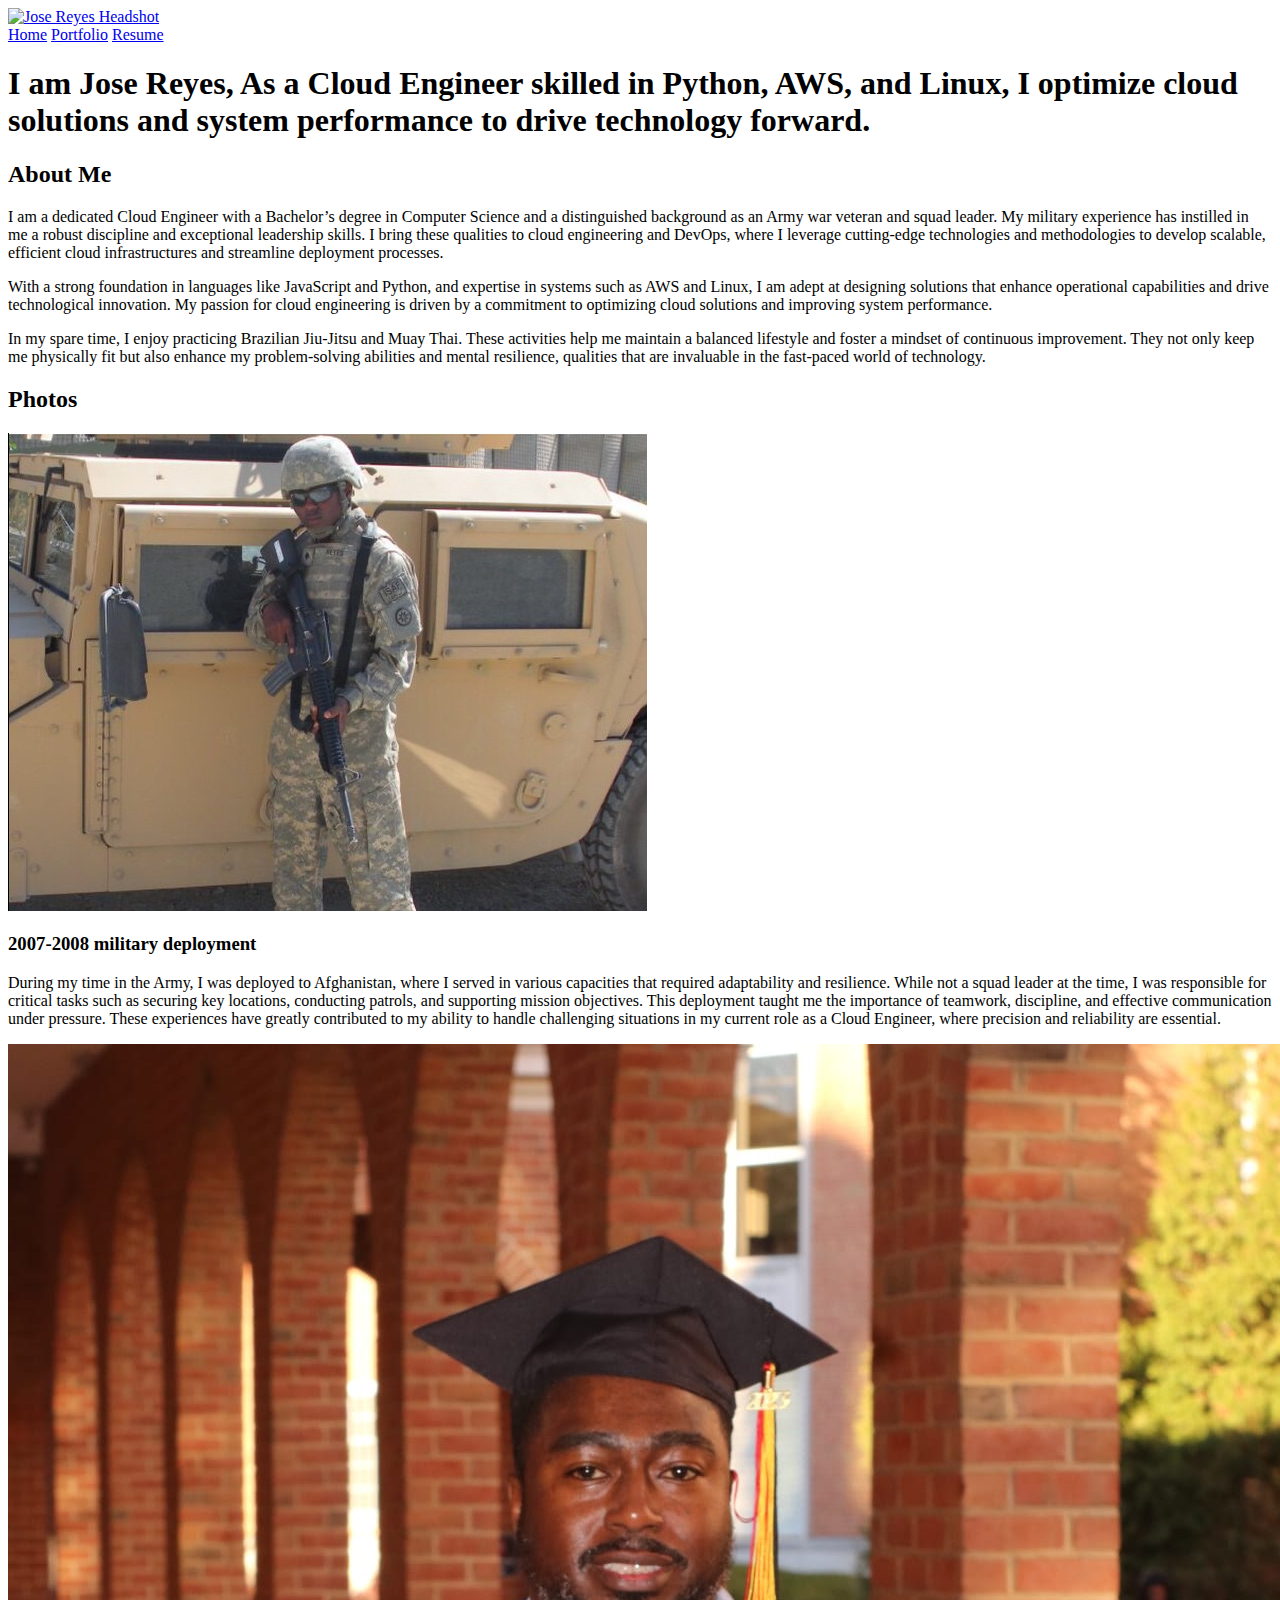
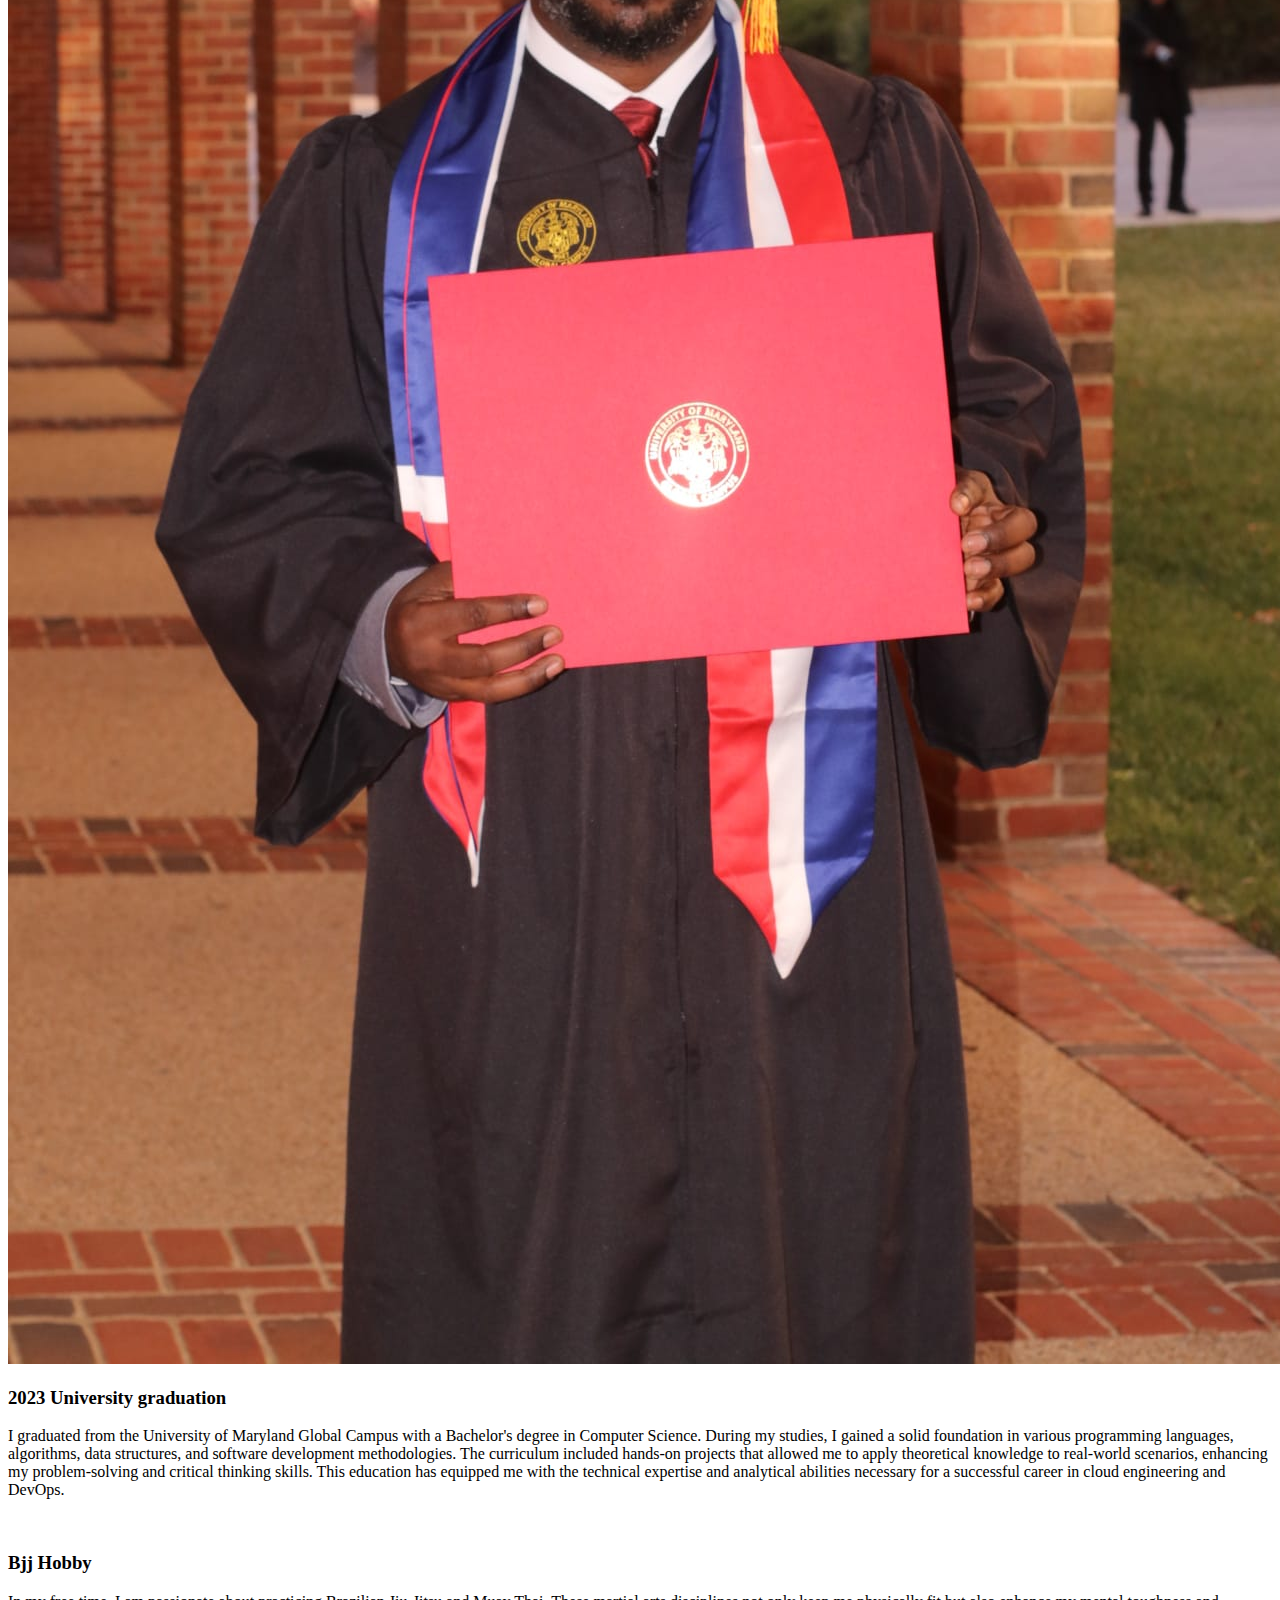
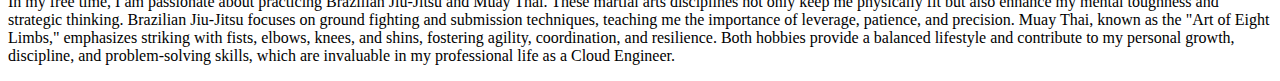
==== Port_Website/aboutme.html @ aeb17687 "finished about me page" ====
<!DOCTYPE HTML>
<html lang="en">
<head>
    <meta charset="utf-8">
    <meta name="viewport" content="width=device-width, initial-scale=1, user-scalable=no">
    <title>Jose Reyes Cloud Resume</title>
    <link rel="stylesheet" href="assets/css/main.css">
</head>
<body class="is-preload">
    <!-- Header -->
    <header id="header">
        <div class="inner">
            <a href="https://www.linkedin.com/in/josereyes31" class="image avatar">
                <img src="images/Headshot.png" alt="Jose Reyes Headshot">
            </a>
            <nav>
                <a href="index.html" class="button">Home</a>
                <a href="aboutme.html" class="button">Portfolio</a>
                <a href="Resume.html" class="button">Resume</a>
            </nav>
            <h1>
                <strong>I am Jose Reyes</strong>, As a Cloud Engineer skilled in Python, AWS, and Linux, I optimize cloud solutions and system performance to drive technology forward.
            </h1>
        </div>
    </header>

    <!-- Main -->
    <div id="main">
        <!-- About Me -->
        <section id="one">
            <header class="major">
                <h2>About Me</h2>
            </header>
            <p>
                I am a dedicated Cloud Engineer with a Bachelor’s degree in Computer Science and a distinguished background as an Army war veteran and squad leader. My military experience has instilled in me a robust discipline and exceptional leadership skills. I bring these qualities to cloud engineering and DevOps, where I leverage cutting-edge technologies and methodologies to develop scalable, efficient cloud infrastructures and streamline deployment processes.
            </p>
            <p>
                With a strong foundation in languages like JavaScript and Python, and expertise in systems such as AWS and Linux, I am adept at designing solutions that enhance operational capabilities and drive technological innovation. My passion for cloud engineering is driven by a commitment to optimizing cloud solutions and improving system performance.
            </p>
            <p>
                In my spare time, I enjoy practicing Brazilian Jiu-Jitsu and Muay Thai. These activities help me maintain a balanced lifestyle and foster a mindset of continuous improvement. They not only keep me physically fit but also enhance my problem-solving abilities and mental resilience, qualities that are invaluable in the fast-paced world of technology.
            </p>
        </section>

        <!-- Portfolio -->
        <section id="two">
            <h2>Photos</h2>
            <div class="row">
                <article class="col-6 col-12-xsmall work-item">
                    <a href="images/aboutme_image/Army1.png" class="image fit thumb">
                    <a href="images/aboutme_image/Army2.png" class="image fit thumb">
                        <img src="images/aboutme_image/Army1.png" alt="2007"/>  
                    </a>
                    <h3>2007-2008 military deployment</h3>
                    <p>
                        During my time in the Army, I was deployed to Afghanistan, where I served in various capacities that required adaptability and resilience. While not a squad leader at the time, I was responsible for critical tasks such as securing key locations, conducting patrols, and supporting mission objectives. This deployment taught me the importance of teamwork, discipline, and effective communication under pressure. These experiences have greatly contributed to my ability to handle challenging situations in my current role as a Cloud Engineer, where precision and reliability are essential.
                    </p>
                </article>
                <article class="col-6 col-12-xsmall work-item">
                    <a href="images/aboutme_image/grad4.jpg" class="image fit thumb">
                    <a href="images/aboutme_image/grad1.jpg" class="image fit thumb">
                    <a href="images/aboutme_image/grad3.jpg" class="image fit thumb">
                    <a href="images/aboutme_image/grad5.jpg" class="image fit thumb">
                    <a href="images/aboutme_image/grad6.jpg" class="image fit thumb">
                    <a href="images/aboutme_image/grad7.jpg" class="image fit thumb">
                    

                        <img src="images/aboutme_image/grad4.jpg" alt=""/>
                    </a>
                    <h3>2023 University graduation</h3>
                    <p>I graduated from the University of Maryland Global Campus with a Bachelor's degree in Computer Science. During my studies, I gained a solid foundation in various programming languages, algorithms, data structures, and software development methodologies. The curriculum included hands-on projects that allowed me to apply theoretical knowledge to real-world scenarios, enhancing my problem-solving and critical thinking skills. This education has equipped me with the technical expertise and analytical abilities necessary for a successful career in cloud engineering and DevOps.</p>
                </article>
                <article class="col-6 col-12-xsmall work-item">
                    <a href="images/aboutme_image/bjj3.jpg" class="image fit thumb">
                    <a href="images/aboutme_image/bjj2.jpg" class="image fit thumb">
                    <a href="images/aboutme_image/bjj1.jpg" class="image fit thumb">
                        <img src="images/aboutme_image/bjj3.jpg" alt="">
                    </a>
                    <h3>Bjj Hobby</h3>
                    <p>In my free time, I am passionate about practicing Brazilian Jiu-Jitsu and Muay Thai. These martial arts disciplines not only keep me physically fit but also enhance my mental toughness and strategic thinking. Brazilian Jiu-Jitsu focuses on ground fighting and submission techniques, teaching me the importance of leverage, patience, and precision. Muay Thai, known as the "Art of Eight Limbs," emphasizes striking with fists, elbows, knees, and shins, fostering agility, coordination, and resilience. Both hobbies provide a balanced lifestyle and contribute to my personal growth, discipline, and problem-solving skills, which are invaluable in my professional life as a Cloud Engineer.</p>
        </section>
    </div>

    <!-- Scripts -->
    <script src="assets/js/jquery.min.js"></script>
    <script src="assets/js/jquery.poptrox.min.js"></script>
    <script src="assets/js/browser.min.js"></script>
    <script src="assets/js/breakpoints.min.js"></script>
    <script src="assets/js/util.js"></script>
    <script src="assets/js/main.js"></script>
    <script src="assets/js/index.js"></script>
</body>
</html>
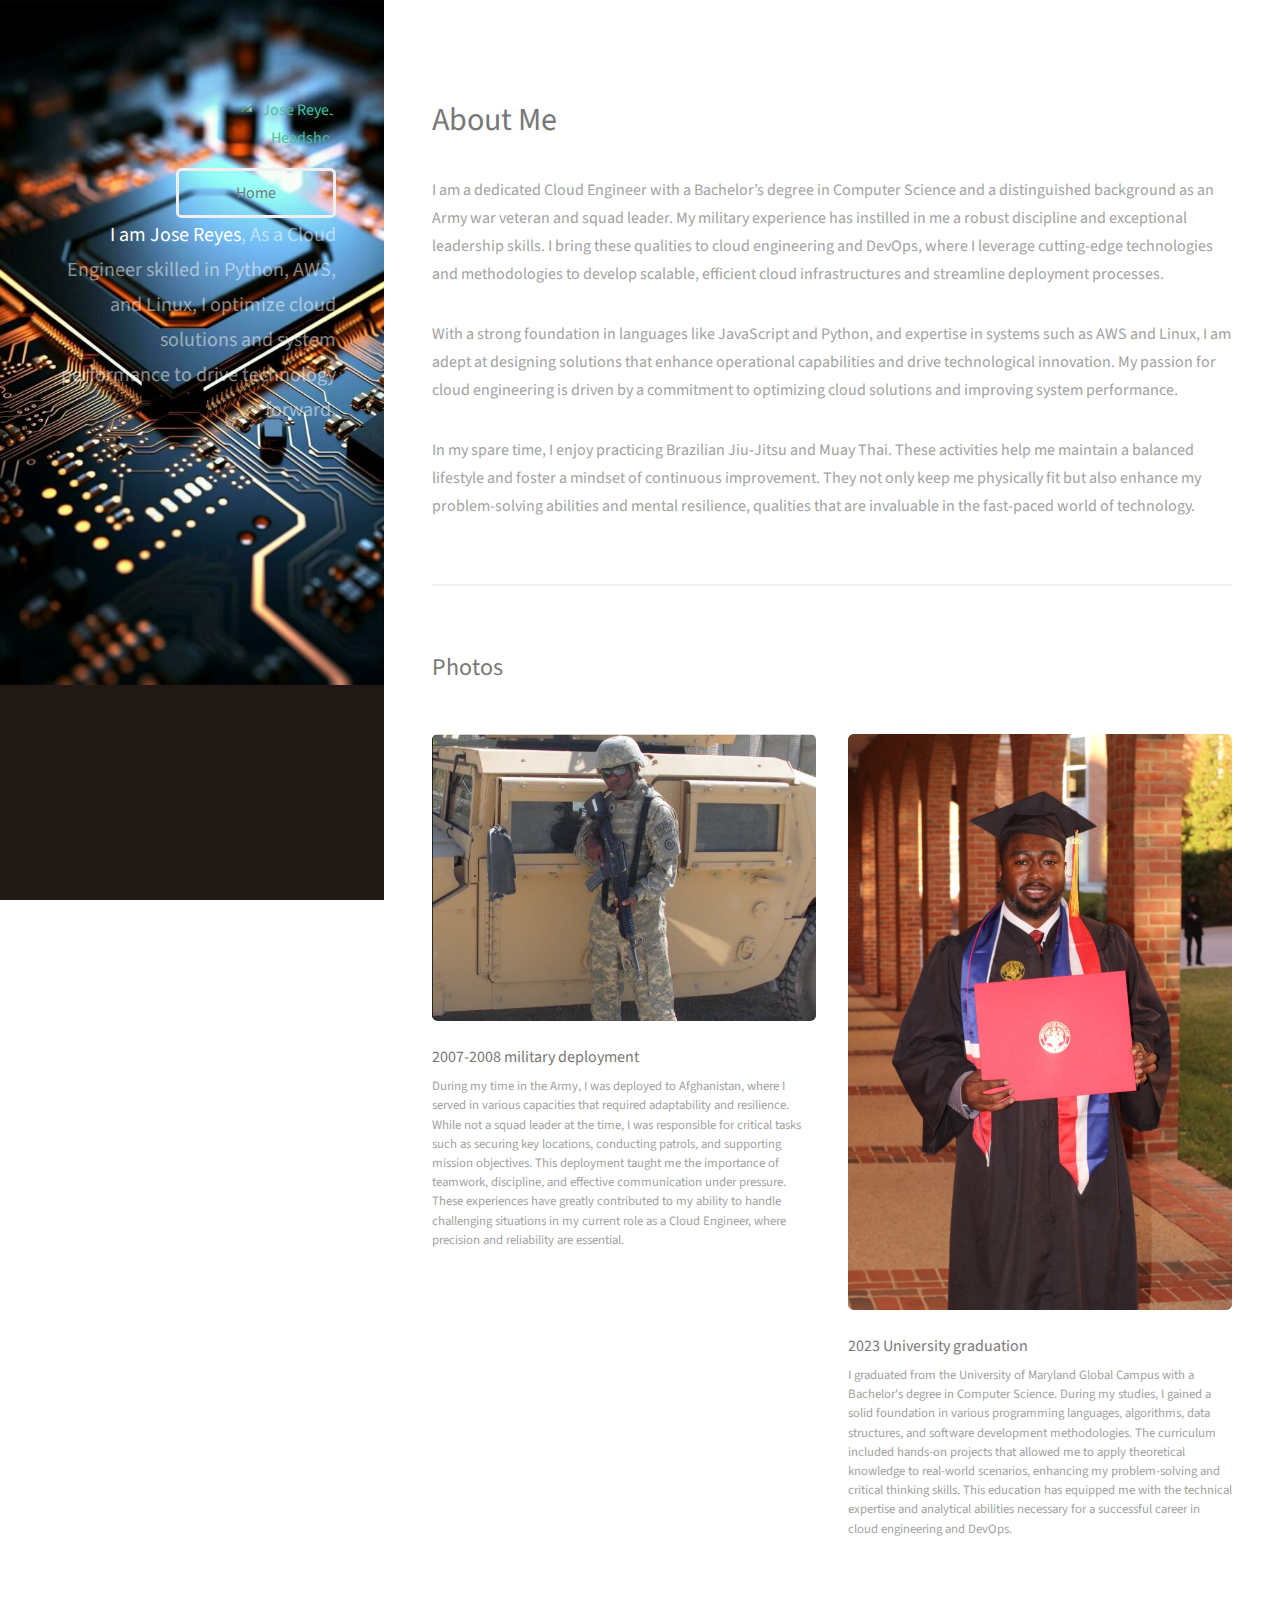
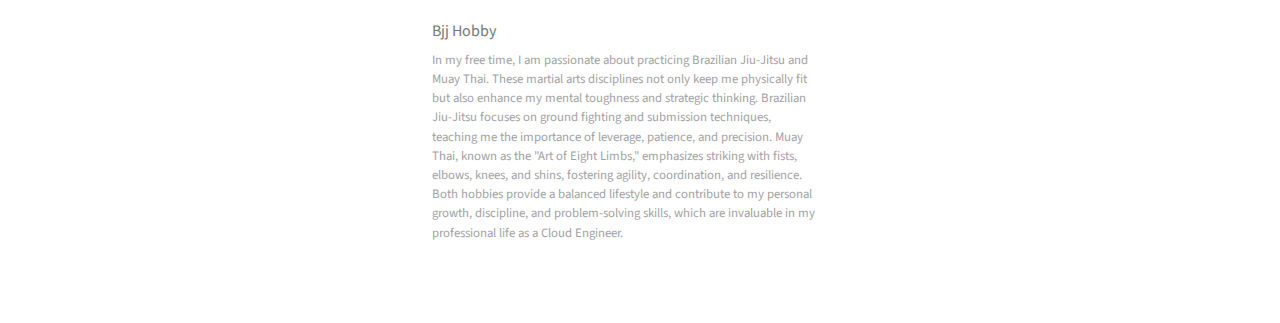
==== commit d917a7d1: "Home button" ====
--- a/Port_Website/aboutme.html
+++ b/Port_Website/aboutme.html
@@ -15,8 +15,7 @@
             </a>
             <nav>
                 <a href="index.html" class="button">Home</a>
-                <a href="aboutme.html" class="button">Portfolio</a>
-                <a href="Resume.html" class="button">Resume</a>
+                
             </nav>
             <h1>
                 <strong>I am Jose Reyes</strong>, As a Cloud Engineer skilled in Python, AWS, and Linux, I optimize cloud solutions and system performance to drive technology forward.
@@ -78,7 +77,8 @@
                     </a>
                     <h3>Bjj Hobby</h3>
                     <p>In my free time, I am passionate about practicing Brazilian Jiu-Jitsu and Muay Thai. These martial arts disciplines not only keep me physically fit but also enhance my mental toughness and strategic thinking. Brazilian Jiu-Jitsu focuses on ground fighting and submission techniques, teaching me the importance of leverage, patience, and precision. Muay Thai, known as the "Art of Eight Limbs," emphasizes striking with fists, elbows, knees, and shins, fostering agility, coordination, and resilience. Both hobbies provide a balanced lifestyle and contribute to my personal growth, discipline, and problem-solving skills, which are invaluable in my professional life as a Cloud Engineer.</p>
-        </section>
+                </article>
+                </section>
     </div>
 
     <!-- Scripts -->
--- a/Port_Website/assets/css/main.css
+++ b/Port_Website/assets/css/main.css
@@ -0,0 +1,3221 @@
+@import url("fontawesome-all.min.css");
+@import url("https://fonts.googleapis.com/css?family=Source+Sans+Pro:400,400italic");
+
+/*
+	Strata by HTML5 UP
+	html5up.net | @ajlkn
+	Free for personal and commercial use under the CCA 3.0 license (html5up.net/license)
+*/
+
+html, body, div, span, applet, object,
+iframe, h1, h2, h3, h4, h5, h6, p, blockquote,
+pre, a, abbr, acronym, address, big, cite,
+code, del, dfn, em, img, ins, kbd, q, s, samp,
+small, strike, strong, sub, sup, tt, var, b,
+u, i, center, dl, dt, dd, ol, ul, li, fieldset,
+form, label, legend, table, caption, tbody,
+tfoot, thead, tr, th, td, article, aside,
+canvas, details, embed, figure, figcaption,
+footer, header, hgroup, menu, nav, output, ruby,
+section, summary, time, mark, audio, video {
+	margin: 0;
+	padding: 0;
+	border: 0;
+	font-size: 100%;
+	font: inherit;
+	vertical-align: baseline;}
+
+article, aside, details, figcaption, figure,
+footer, header, hgroup, menu, nav, section {
+	display: block;}
+
+body {
+	line-height: 1;
+}
+
+ol, ul {
+	list-style: none;
+}
+
+blockquote, q {
+	quotes: none;
+}
+
+	blockquote:before, blockquote:after, q:before, q:after {
+		content: '';
+		content: none;
+	}
+
+table {
+	border-collapse: collapse;
+	border-spacing: 0;
+}
+
+body {
+	-webkit-text-size-adjust: none;
+}
+
+mark {
+	background-color: transparent;
+	color: inherit;
+}
+
+input::-moz-focus-inner {
+	border: 0;
+	padding: 0;
+}
+
+input, select, textarea {
+	-moz-appearance: none;
+	-webkit-appearance: none;
+	-ms-appearance: none;
+	appearance: none;
+}
+
+/* Basic */
+
+	html {
+		box-sizing: border-box;
+	}
+
+	*, *:before, *:after {
+		box-sizing: inherit;
+	}
+
+	body {
+		background: #fff;
+	}
+
+		body.is-preload *, body.is-preload *:before, body.is-preload *:after {
+			-moz-animation: none !important;
+			-webkit-animation: none !important;
+			-ms-animation: none !important;
+			animation: none !important;
+			-moz-transition: none !important;
+			-webkit-transition: none !important;
+			-ms-transition: none !important;
+			transition: none !important;
+		}
+
+	body, input, select, textarea {
+		color: #a2a2a2;
+		font-family: "Source Sans Pro", Helvetica, sans-serif;
+		font-size: 16pt;
+		font-weight: 400;
+		line-height: 1.75em;
+	}
+
+	a {
+		-moz-transition: color 0.2s ease-in-out, border-color 0.2s ease-in-out;
+		-webkit-transition: color 0.2s ease-in-out, border-color 0.2s ease-in-out;
+		-ms-transition: color 0.2s ease-in-out, border-color 0.2s ease-in-out;
+		transition: color 0.2s ease-in-out, border-color 0.2s ease-in-out;
+		border-bottom: dotted 1px;
+		color: #49bf9d;
+		text-decoration: none;
+	}
+
+		a:hover {
+			border-bottom-color: transparent;
+			color: #49bf9d !important;
+			text-decoration: none;
+		}
+
+	strong, b {
+		color: #787878;
+		font-weight: 400;
+	}
+
+	em, i {
+		font-style: italic;
+	}
+
+	p {
+		margin: 0 0 2em 0;
+	}
+
+	h1, h2, h3, h4, h5, h6 {
+		color: #787878;
+		font-weight: 400;
+		line-height: 1em;
+		margin: 0 0 1em 0;
+	}
+
+		h1 a, h2 a, h3 a, h4 a, h5 a, h6 a {
+			color: inherit;
+			text-decoration: none;
+		}
+
+	h1 {
+		font-size: 2em;
+		line-height: 1.5em;
+	}
+
+	h2 {
+		font-size: 1.5em;
+		line-height: 1.5em;
+	}
+
+	h3 {
+		font-size: 1.25em;
+		line-height: 1.5em;
+	}
+
+	h4 {
+		font-size: 1.1em;
+		line-height: 1.5em;
+	}
+
+	h5 {
+		font-size: 0.9em;
+		line-height: 1.5em;
+	}
+
+	h6 {
+		font-size: 0.7em;
+		line-height: 1.5em;
+	}
+
+	sub {
+		font-size: 0.8em;
+		position: relative;
+		top: 0.5em;
+	}
+
+	sup {
+		font-size: 0.8em;
+		position: relative;
+		top: -0.5em;
+	}
+
+	hr {
+		border: 0;
+		border-bottom: solid 2px #efefef;
+		margin: 2em 0;
+	}
+
+		hr.major {
+			margin: 3em 0;
+		}
+
+	blockquote {
+		border-left: solid 6px #efefef;
+		font-style: italic;
+		margin: 0 0 2em 0;
+		padding: 0.5em 0 0.5em 1.5em;
+	}
+
+	code {
+		background: #f7f7f7;
+		border-radius: 0.35em;
+		border: solid 2px #efefef;
+		font-family: "Courier New", monospace;
+		font-size: 0.9em;
+		margin: 0 0.25em;
+		padding: 0.25em 0.65em;
+	}
+
+	pre {
+		-webkit-overflow-scrolling: touch;
+		font-family: "Courier New", monospace;
+		font-size: 0.9em;
+		margin: 0 0 2em 0;
+	}
+
+		pre code {
+			display: block;
+			line-height: 1.75em;
+			padding: 1em 1.5em;
+			overflow-x: auto;
+		}
+
+	.align-left {
+		text-align: left;
+	}
+
+	.align-center {
+		text-align: center;
+	}
+
+	.align-right {
+		text-align: right;
+	}
+
+/* Container */
+
+	.container {
+		margin: 0 auto;
+		max-width: calc(100% - 4em);
+		width: 100%;
+	}
+
+		.container.xsmall {
+			width: 25%;
+		}
+
+		.container.small {
+			width: 50%;
+		}
+
+		.container.medium {
+			width: 75%;
+		}
+
+		.container.large {
+			width: 125%;
+		}
+
+		.container.xlarge {
+			width: 150%;
+		}
+
+		.container.max {
+			width: 100%;
+		}
+
+		@media screen and (max-width: 980px) {
+
+			.container {
+				width: 100% !important;
+				max-width: 100% !important;
+			}
+
+		}
+
+		@media screen and (max-width: 480px) {
+
+			.container {
+				max-width: calc(100% - 3em);
+			}
+
+		}
+
+/* Row */
+
+	.row {
+		display: flex;
+		flex-wrap: wrap;
+		box-sizing: border-box;
+		align-items: stretch;
+	}
+
+		.row > * {
+			box-sizing: border-box;
+		}
+
+		.row.gtr-uniform > * > :last-child {
+			margin-bottom: 0;
+		}
+
+		.row.aln-left {
+			justify-content: flex-start;
+		}
+
+		.row.aln-center {
+			justify-content: center;
+		}
+
+		.row.aln-right {
+			justify-content: flex-end;
+		}
+
+		.row.aln-top {
+			align-items: flex-start;
+		}
+
+		.row.aln-middle {
+			align-items: center;
+		}
+
+		.row.aln-bottom {
+			align-items: flex-end;
+		}
+
+		.row > .imp {
+			order: -1;
+		}
+
+		.row > .col-1 {
+			width: 8.33333%;
+		}
+
+		.row > .off-1 {
+			margin-left: 8.33333%;
+		}
+
+		.row > .col-2 {
+			width: 16.66667%;
+		}
+
+		.row > .off-2 {
+			margin-left: 16.66667%;
+		}
+
+		.row > .col-3 {
+			width: 25%;
+		}
+
+		.row > .off-3 {
+			margin-left: 25%;
+		}
+
+		.row > .col-4 {
+			width: 33.33333%;
+		}
+
+		.row > .off-4 {
+			margin-left: 33.33333%;
+		}
+
+		.row > .col-5 {
+			width: 41.66667%;
+		}
+
+		.row > .off-5 {
+			margin-left: 41.66667%;
+		}
+
+		.row > .col-6 {
+			width: 50%;
+		}
+
+		.row > .off-6 {
+			margin-left: 50%;
+		}
+
+		.row > .col-7 {
+			width: 58.33333%;
+		}
+
+		.row > .off-7 {
+			margin-left: 58.33333%;
+		}
+
+		.row > .col-8 {
+			width: 66.66667%;
+		}
+
+		.row > .off-8 {
+			margin-left: 66.66667%;
+		}
+
+		.row > .col-9 {
+			width: 75%;
+		}
+
+		.row > .off-9 {
+			margin-left: 75%;
+		}
+
+		.row > .col-10 {
+			width: 83.33333%;
+		}
+
+		.row > .off-10 {
+			margin-left: 83.33333%;
+		}
+
+		.row > .col-11 {
+			width: 91.66667%;
+		}
+
+		.row > .off-11 {
+			margin-left: 91.66667%;
+		}
+
+		.row > .col-12 {
+			width: 100%;
+		}
+
+		.row > .off-12 {
+			margin-left: 100%;
+		}
+
+		.row.gtr-0 {
+			margin-top: 0;
+			margin-left: 0em;
+		}
+
+			.row.gtr-0 > * {
+				padding: 0 0 0 0em;
+			}
+
+			.row.gtr-0.gtr-uniform {
+				margin-top: 0em;
+			}
+
+				.row.gtr-0.gtr-uniform > * {
+					padding-top: 0em;
+				}
+
+		.row.gtr-25 {
+			margin-top: 0;
+			margin-left: -0.625em;
+		}
+
+			.row.gtr-25 > * {
+				padding: 0 0 0 0.625em;
+			}
+
+			.row.gtr-25.gtr-uniform {
+				margin-top: -0.625em;
+			}
+
+				.row.gtr-25.gtr-uniform > * {
+					padding-top: 0.625em;
+				}
+
+		.row.gtr-50 {
+			margin-top: 0;
+			margin-left: -1.25em;
+		}
+
+			.row.gtr-50 > * {
+				padding: 0 0 0 1.25em;
+			}
+
+			.row.gtr-50.gtr-uniform {
+				margin-top: -1.25em;
+			}
+
+				.row.gtr-50.gtr-uniform > * {
+					padding-top: 1.25em;
+				}
+
+		.row {
+			margin-top: 0;
+			margin-left: -2.5em;
+		}
+
+			.row > * {
+				padding: 0 0 0 2.5em;
+			}
+
+			.row.gtr-uniform {
+				margin-top: -2.5em;
+			}
+
+				.row.gtr-uniform > * {
+					padding-top: 2.5em;
+				}
+
+		.row.gtr-150 {
+			margin-top: 0;
+			margin-left: -3.75em;
+		}
+
+			.row.gtr-150 > * {
+				padding: 0 0 0 3.75em;
+			}
+
+			.row.gtr-150.gtr-uniform {
+				margin-top: -3.75em;
+			}
+
+				.row.gtr-150.gtr-uniform > * {
+					padding-top: 3.75em;
+				}
+
+		.row.gtr-200 {
+			margin-top: 0;
+			margin-left: -5em;
+		}
+
+			.row.gtr-200 > * {
+				padding: 0 0 0 5em;
+			}
+
+			.row.gtr-200.gtr-uniform {
+				margin-top: -5em;
+			}
+
+				.row.gtr-200.gtr-uniform > * {
+					padding-top: 5em;
+				}
+
+		@media screen and (max-width: 1800px) {
+
+			.row {
+				display: flex;
+				flex-wrap: wrap;
+				box-sizing: border-box;
+				align-items: stretch;
+			}
+
+				.row > * {
+					box-sizing: border-box;
+				}
+
+				.row.gtr-uniform > * > :last-child {
+					margin-bottom: 0;
+				}
+
+				.row.aln-left {
+					justify-content: flex-start;
+				}
+
+				.row.aln-center {
+					justify-content: center;
+				}
+
+				.row.aln-right {
+					justify-content: flex-end;
+				}
+
+				.row.aln-top {
+					align-items: flex-start;
+				}
+
+				.row.aln-middle {
+					align-items: center;
+				}
+
+				.row.aln-bottom {
+					align-items: flex-end;
+				}
+
+				.row > .imp-xlarge {
+					order: -1;
+				}
+
+				.row > .col-1-xlarge {
+					width: 8.33333%;
+				}
+
+				.row > .off-1-xlarge {
+					margin-left: 8.33333%;
+				}
+
+				.row > .col-2-xlarge {
+					width: 16.66667%;
+				}
+
+				.row > .off-2-xlarge {
+					margin-left: 16.66667%;
+				}
+
+				.row > .col-3-xlarge {
+					width: 25%;
+				}
+
+				.row > .off-3-xlarge {
+					margin-left: 25%;
+				}
+
+				.row > .col-4-xlarge {
+					width: 33.33333%;
+				}
+
+				.row > .off-4-xlarge {
+					margin-left: 33.33333%;
+				}
+
+				.row > .col-5-xlarge {
+					width: 41.66667%;
+				}
+
+				.row > .off-5-xlarge {
+					margin-left: 41.66667%;
+				}
+
+				.row > .col-6-xlarge {
+					width: 50%;
+				}
+
+				.row > .off-6-xlarge {
+					margin-left: 50%;
+				}
+
+				.row > .col-7-xlarge {
+					width: 58.33333%;
+				}
+
+				.row > .off-7-xlarge {
+					margin-left: 58.33333%;
+				}
+
+				.row > .col-8-xlarge {
+					width: 66.66667%;
+				}
+
+				.row > .off-8-xlarge {
+					margin-left: 66.66667%;
+				}
+
+				.row > .col-9-xlarge {
+					width: 75%;
+				}
+
+				.row > .off-9-xlarge {
+					margin-left: 75%;
+				}
+
+				.row > .col-10-xlarge {
+					width: 83.33333%;
+				}
+
+				.row > .off-10-xlarge {
+					margin-left: 83.33333%;
+				}
+
+				.row > .col-11-xlarge {
+					width: 91.66667%;
+				}
+
+				.row > .off-11-xlarge {
+					margin-left: 91.66667%;
+				}
+
+				.row > .col-12-xlarge {
+					width: 100%;
+				}
+
+				.row > .off-12-xlarge {
+					margin-left: 100%;
+				}
+
+				.row.gtr-0 {
+					margin-top: 0;
+					margin-left: 0em;
+				}
+
+					.row.gtr-0 > * {
+						padding: 0 0 0 0em;
+					}
+
+					.row.gtr-0.gtr-uniform {
+						margin-top: 0em;
+					}
+
+						.row.gtr-0.gtr-uniform > * {
+							padding-top: 0em;
+						}
+
+				.row.gtr-25 {
+					margin-top: 0;
+					margin-left: -0.625em;
+				}
+
+					.row.gtr-25 > * {
+						padding: 0 0 0 0.625em;
+					}
+
+					.row.gtr-25.gtr-uniform {
+						margin-top: -0.625em;
+					}
+
+						.row.gtr-25.gtr-uniform > * {
+							padding-top: 0.625em;
+						}
+
+				.row.gtr-50 {
+					margin-top: 0;
+					margin-left: -1.25em;
+				}
+
+					.row.gtr-50 > * {
+						padding: 0 0 0 1.25em;
+					}
+
+					.row.gtr-50.gtr-uniform {
+						margin-top: -1.25em;
+					}
+
+						.row.gtr-50.gtr-uniform > * {
+							padding-top: 1.25em;
+						}
+
+				.row {
+					margin-top: 0;
+					margin-left: -2.5em;
+				}
+
+					.row > * {
+						padding: 0 0 0 2.5em;
+					}
+
+					.row.gtr-uniform {
+						margin-top: -2.5em;
+					}
+
+						.row.gtr-uniform > * {
+							padding-top: 2.5em;
+						}
+
+				.row.gtr-150 {
+					margin-top: 0;
+					margin-left: -3.75em;
+				}
+
+					.row.gtr-150 > * {
+						padding: 0 0 0 3.75em;
+					}
+
+					.row.gtr-150.gtr-uniform {
+						margin-top: -3.75em;
+					}
+
+						.row.gtr-150.gtr-uniform > * {
+							padding-top: 3.75em;
+						}
+
+				.row.gtr-200 {
+					margin-top: 0;
+					margin-left: -5em;
+				}
+
+					.row.gtr-200 > * {
+						padding: 0 0 0 5em;
+					}
+
+					.row.gtr-200.gtr-uniform {
+						margin-top: -5em;
+					}
+
+						.row.gtr-200.gtr-uniform > * {
+							padding-top: 5em;
+						}
+
+		}
+
+		@media screen and (max-width: 1280px) {
+
+			.row {
+				display: flex;
+				flex-wrap: wrap;
+				box-sizing: border-box;
+				align-items: stretch;
+			}
+
+				.row > * {
+					box-sizing: border-box;
+				}
+
+				.row.gtr-uniform > * > :last-child {
+					margin-bottom: 0;
+				}
+
+				.row.aln-left {
+					justify-content: flex-start;
+				}
+
+				.row.aln-center {
+					justify-content: center;
+				}
+
+				.row.aln-right {
+					justify-content: flex-end;
+				}
+
+				.row.aln-top {
+					align-items: flex-start;
+				}
+
+				.row.aln-middle {
+					align-items: center;
+				}
+
+				.row.aln-bottom {
+					align-items: flex-end;
+				}
+
+				.row > .imp-large {
+					order: -1;
+				}
+
+				.row > .col-1-large {
+					width: 8.33333%;
+				}
+
+				.row > .off-1-large {
+					margin-left: 8.33333%;
+				}
+
+				.row > .col-2-large {
+					width: 16.66667%;
+				}
+
+				.row > .off-2-large {
+					margin-left: 16.66667%;
+				}
+
+				.row > .col-3-large {
+					width: 25%;
+				}
+
+				.row > .off-3-large {
+					margin-left: 25%;
+				}
+
+				.row > .col-4-large {
+					width: 33.33333%;
+				}
+
+				.row > .off-4-large {
+					margin-left: 33.33333%;
+				}
+
+				.row > .col-5-large {
+					width: 41.66667%;
+				}
+
+				.row > .off-5-large {
+					margin-left: 41.66667%;
+				}
+
+				.row > .col-6-large {
+					width: 50%;
+				}
+
+				.row > .off-6-large {
+					margin-left: 50%;
+				}
+
+				.row > .col-7-large {
+					width: 58.33333%;
+				}
+
+				.row > .off-7-large {
+					margin-left: 58.33333%;
+				}
+
+				.row > .col-8-large {
+					width: 66.66667%;
+				}
+
+				.row > .off-8-large {
+					margin-left: 66.66667%;
+				}
+
+				.row > .col-9-large {
+					width: 75%;
+				}
+
+				.row > .off-9-large {
+					margin-left: 75%;
+				}
+
+				.row > .col-10-large {
+					width: 83.33333%;
+				}
+
+				.row > .off-10-large {
+					margin-left: 83.33333%;
+				}
+
+				.row > .col-11-large {
+					width: 91.66667%;
+				}
+
+				.row > .off-11-large {
+					margin-left: 91.66667%;
+				}
+
+				.row > .col-12-large {
+					width: 100%;
+				}
+
+				.row > .off-12-large {
+					margin-left: 100%;
+				}
+
+				.row.gtr-0 {
+					margin-top: 0;
+					margin-left: 0em;
+				}
+
+					.row.gtr-0 > * {
+						padding: 0 0 0 0em;
+					}
+
+					.row.gtr-0.gtr-uniform {
+						margin-top: 0em;
+					}
+
+						.row.gtr-0.gtr-uniform > * {
+							padding-top: 0em;
+						}
+
+				.row.gtr-25 {
+					margin-top: 0;
+					margin-left: -0.5em;
+				}
+
+					.row.gtr-25 > * {
+						padding: 0 0 0 0.5em;
+					}
+
+					.row.gtr-25.gtr-uniform {
+						margin-top: -0.5em;
+					}
+
+						.row.gtr-25.gtr-uniform > * {
+							padding-top: 0.5em;
+						}
+
+				.row.gtr-50 {
+					margin-top: 0;
+					margin-left: -1em;
+				}
+
+					.row.gtr-50 > * {
+						padding: 0 0 0 1em;
+					}
+
+					.row.gtr-50.gtr-uniform {
+						margin-top: -1em;
+					}
+
+						.row.gtr-50.gtr-uniform > * {
+							padding-top: 1em;
+						}
+
+				.row {
+					margin-top: 0;
+					margin-left: -2em;
+				}
+
+					.row > * {
+						padding: 0 0 0 2em;
+					}
+
+					.row.gtr-uniform {
+						margin-top: -2em;
+					}
+
+						.row.gtr-uniform > * {
+							padding-top: 2em;
+						}
+
+				.row.gtr-150 {
+					margin-top: 0;
+					margin-left: -3em;
+				}
+
+					.row.gtr-150 > * {
+						padding: 0 0 0 3em;
+					}
+
+					.row.gtr-150.gtr-uniform {
+						margin-top: -3em;
+					}
+
+						.row.gtr-150.gtr-uniform > * {
+							padding-top: 3em;
+						}
+
+				.row.gtr-200 {
+					margin-top: 0;
+					margin-left: -4em;
+				}
+
+					.row.gtr-200 > * {
+						padding: 0 0 0 4em;
+					}
+
+					.row.gtr-200.gtr-uniform {
+						margin-top: -4em;
+					}
+
+						.row.gtr-200.gtr-uniform > * {
+							padding-top: 4em;
+						}
+
+		}
+
+		@media screen and (max-width: 980px) {
+
+			.row {
+				display: flex;
+				flex-wrap: wrap;
+				box-sizing: border-box;
+				align-items: stretch;
+			}
+
+				.row > * {
+					box-sizing: border-box;
+				}
+
+				.row.gtr-uniform > * > :last-child {
+					margin-bottom: 0;
+				}
+
+				.row.aln-left {
+					justify-content: flex-start;
+				}
+
+				.row.aln-center {
+					justify-content: center;
+				}
+
+				.row.aln-right {
+					justify-content: flex-end;
+				}
+
+				.row.aln-top {
+					align-items: flex-start;
+				}
+
+				.row.aln-middle {
+					align-items: center;
+				}
+
+				.row.aln-bottom {
+					align-items: flex-end;
+				}
+
+				.row > .imp-medium {
+					order: -1;
+				}
+
+				.row > .col-1-medium {
+					width: 8.33333%;
+				}
+
+				.row > .off-1-medium {
+					margin-left: 8.33333%;
+				}
+
+				.row > .col-2-medium {
+					width: 16.66667%;
+				}
+
+				.row > .off-2-medium {
+					margin-left: 16.66667%;
+				}
+
+				.row > .col-3-medium {
+					width: 25%;
+				}
+
+				.row > .off-3-medium {
+					margin-left: 25%;
+				}
+
+				.row > .col-4-medium {
+					width: 33.33333%;
+				}
+
+				.row > .off-4-medium {
+					margin-left: 33.33333%;
+				}
+
+				.row > .col-5-medium {
+					width: 41.66667%;
+				}
+
+				.row > .off-5-medium {
+					margin-left: 41.66667%;
+				}
+
+				.row > .col-6-medium {
+					width: 50%;
+				}
+
+				.row > .off-6-medium {
+					margin-left: 50%;
+				}
+
+				.row > .col-7-medium {
+					width: 58.33333%;
+				}
+
+				.row > .off-7-medium {
+					margin-left: 58.33333%;
+				}
+
+				.row > .col-8-medium {
+					width: 66.66667%;
+				}
+
+				.row > .off-8-medium {
+					margin-left: 66.66667%;
+				}
+
+				.row > .col-9-medium {
+					width: 75%;
+				}
+
+				.row > .off-9-medium {
+					margin-left: 75%;
+				}
+
+				.row > .col-10-medium {
+					width: 83.33333%;
+				}
+
+				.row > .off-10-medium {
+					margin-left: 83.33333%;
+				}
+
+				.row > .col-11-medium {
+					width: 91.66667%;
+				}
+
+				.row > .off-11-medium {
+					margin-left: 91.66667%;
+				}
+
+				.row > .col-12-medium {
+					width: 100%;
+				}
+
+				.row > .off-12-medium {
+					margin-left: 100%;
+				}
+
+				.row.gtr-0 {
+					margin-top: 0;
+					margin-left: 0em;
+				}
+
+					.row.gtr-0 > * {
+						padding: 0 0 0 0em;
+					}
+
+					.row.gtr-0.gtr-uniform {
+						margin-top: 0em;
+					}
+
+						.row.gtr-0.gtr-uniform > * {
+							padding-top: 0em;
+						}
+
+				.row.gtr-25 {
+					margin-top: 0;
+					margin-left: -0.5em;
+				}
+
+					.row.gtr-25 > * {
+						padding: 0 0 0 0.5em;
+					}
+
+					.row.gtr-25.gtr-uniform {
+						margin-top: -0.5em;
+					}
+
+						.row.gtr-25.gtr-uniform > * {
+							padding-top: 0.5em;
+						}
+
+				.row.gtr-50 {
+					margin-top: 0;
+					margin-left: -1em;
+				}
+
+					.row.gtr-50 > * {
+						padding: 0 0 0 1em;
+					}
+
+					.row.gtr-50.gtr-uniform {
+						margin-top: -1em;
+					}
+
+						.row.gtr-50.gtr-uniform > * {
+							padding-top: 1em;
+						}
+
+				.row {
+					margin-top: 0;
+					margin-left: -2em;
+				}
+
+					.row > * {
+						padding: 0 0 0 2em;
+					}
+
+					.row.gtr-uniform {
+						margin-top: -2em;
+					}
+
+						.row.gtr-uniform > * {
+							padding-top: 2em;
+						}
+
+				.row.gtr-150 {
+					margin-top: 0;
+					margin-left: -3em;
+				}
+
+					.row.gtr-150 > * {
+						padding: 0 0 0 3em;
+					}
+
+					.row.gtr-150.gtr-uniform {
+						margin-top: -3em;
+					}
+
+						.row.gtr-150.gtr-uniform > * {
+							padding-top: 3em;
+						}
+
+				.row.gtr-200 {
+					margin-top: 0;
+					margin-left: -4em;
+				}
+
+					.row.gtr-200 > * {
+						padding: 0 0 0 4em;
+					}
+
+					.row.gtr-200.gtr-uniform {
+						margin-top: -4em;
+					}
+
+						.row.gtr-200.gtr-uniform > * {
+							padding-top: 4em;
+						}
+
+		}
+
+		@media screen and (max-width: 736px) {
+
+			.row {
+				display: flex;
+				flex-wrap: wrap;
+				box-sizing: border-box;
+				align-items: stretch;
+			}
+
+				.row > * {
+					box-sizing: border-box;
+				}
+
+				.row.gtr-uniform > * > :last-child {
+					margin-bottom: 0;
+				}
+
+				.row.aln-left {
+					justify-content: flex-start;
+				}
+
+				.row.aln-center {
+					justify-content: center;
+				}
+
+				.row.aln-right {
+					justify-content: flex-end;
+				}
+
+				.row.aln-top {
+					align-items: flex-start;
+				}
+
+				.row.aln-middle {
+					align-items: center;
+				}
+
+				.row.aln-bottom {
+					align-items: flex-end;
+				}
+
+				.row > .imp-small {
+					order: -1;
+				}
+
+				.row > .col-1-small {
+					width: 8.33333%;
+				}
+
+				.row > .off-1-small {
+					margin-left: 8.33333%;
+				}
+
+				.row > .col-2-small {
+					width: 16.66667%;
+				}
+
+				.row > .off-2-small {
+					margin-left: 16.66667%;
+				}
+
+				.row > .col-3-small {
+					width: 25%;
+				}
+
+				.row > .off-3-small {
+					margin-left: 25%;
+				}
+
+				.row > .col-4-small {
+					width: 33.33333%;
+				}
+
+				.row > .off-4-small {
+					margin-left: 33.33333%;
+				}
+
+				.row > .col-5-small {
+					width: 41.66667%;
+				}
+
+				.row > .off-5-small {
+					margin-left: 41.66667%;
+				}
+
+				.row > .col-6-small {
+					width: 50%;
+				}
+
+				.row > .off-6-small {
+					margin-left: 50%;
+				}
+
+				.row > .col-7-small {
+					width: 58.33333%;
+				}
+
+				.row > .off-7-small {
+					margin-left: 58.33333%;
+				}
+
+				.row > .col-8-small {
+					width: 66.66667%;
+				}
+
+				.row > .off-8-small {
+					margin-left: 66.66667%;
+				}
+
+				.row > .col-9-small {
+					width: 75%;
+				}
+
+				.row > .off-9-small {
+					margin-left: 75%;
+				}
+
+				.row > .col-10-small {
+					width: 83.33333%;
+				}
+
+				.row > .off-10-small {
+					margin-left: 83.33333%;
+				}
+
+				.row > .col-11-small {
+					width: 91.66667%;
+				}
+
+				.row > .off-11-small {
+					margin-left: 91.66667%;
+				}
+
+				.row > .col-12-small {
+					width: 100%;
+				}
+
+				.row > .off-12-small {
+					margin-left: 100%;
+				}
+
+				.row.gtr-0 {
+					margin-top: 0;
+					margin-left: 0em;
+				}
+
+					.row.gtr-0 > * {
+						padding: 0 0 0 0em;
+					}
+
+					.row.gtr-0.gtr-uniform {
+						margin-top: 0em;
+					}
+
+						.row.gtr-0.gtr-uniform > * {
+							padding-top: 0em;
+						}
+
+				.row.gtr-25 {
+					margin-top: 0;
+					margin-left: -0.375em;
+				}
+
+					.row.gtr-25 > * {
+						padding: 0 0 0 0.375em;
+					}
+
+					.row.gtr-25.gtr-uniform {
+						margin-top: -0.375em;
+					}
+
+						.row.gtr-25.gtr-uniform > * {
+							padding-top: 0.375em;
+						}
+
+				.row.gtr-50 {
+					margin-top: 0;
+					margin-left: -0.75em;
+				}
+
+					.row.gtr-50 > * {
+						padding: 0 0 0 0.75em;
+					}
+
+					.row.gtr-50.gtr-uniform {
+						margin-top: -0.75em;
+					}
+
+						.row.gtr-50.gtr-uniform > * {
+							padding-top: 0.75em;
+						}
+
+				.row {
+					margin-top: 0;
+					margin-left: -1.5em;
+				}
+
+					.row > * {
+						padding: 0 0 0 1.5em;
+					}
+
+					.row.gtr-uniform {
+						margin-top: -1.5em;
+					}
+
+						.row.gtr-uniform > * {
+							padding-top: 1.5em;
+						}
+
+				.row.gtr-150 {
+					margin-top: 0;
+					margin-left: -2.25em;
+				}
+
+					.row.gtr-150 > * {
+						padding: 0 0 0 2.25em;
+					}
+
+					.row.gtr-150.gtr-uniform {
+						margin-top: -2.25em;
+					}
+
+						.row.gtr-150.gtr-uniform > * {
+							padding-top: 2.25em;
+						}
+
+				.row.gtr-200 {
+					margin-top: 0;
+					margin-left: -3em;
+				}
+
+					.row.gtr-200 > * {
+						padding: 0 0 0 3em;
+					}
+
+					.row.gtr-200.gtr-uniform {
+						margin-top: -3em;
+					}
+
+						.row.gtr-200.gtr-uniform > * {
+							padding-top: 3em;
+						}
+
+		}
+
+		@media screen and (max-width: 480px) {
+
+			.row {
+				display: flex;
+				flex-wrap: wrap;
+				box-sizing: border-box;
+				align-items: stretch;
+			}
+
+				.row > * {
+					box-sizing: border-box;
+				}
+
+				.row.gtr-uniform > * > :last-child {
+					margin-bottom: 0;
+				}
+
+				.row.aln-left {
+					justify-content: flex-start;
+				}
+
+				.row.aln-center {
+					justify-content: center;
+				}
+
+				.row.aln-right {
+					justify-content: flex-end;
+				}
+
+				.row.aln-top {
+					align-items: flex-start;
+				}
+
+				.row.aln-middle {
+					align-items: center;
+				}
+
+				.row.aln-bottom {
+					align-items: flex-end;
+				}
+
+				.row > .imp-xsmall {
+					order: -1;
+				}
+
+				.row > .col-1-xsmall {
+					width: 8.33333%;
+				}
+
+				.row > .off-1-xsmall {
+					margin-left: 8.33333%;
+				}
+
+				.row > .col-2-xsmall {
+					width: 16.66667%;
+				}
+
+				.row > .off-2-xsmall {
+					margin-left: 16.66667%;
+				}
+
+				.row > .col-3-xsmall {
+					width: 25%;
+				}
+
+				.row > .off-3-xsmall {
+					margin-left: 25%;
+				}
+
+				.row > .col-4-xsmall {
+					width: 33.33333%;
+				}
+
+				.row > .off-4-xsmall {
+					margin-left: 33.33333%;
+				}
+
+				.row > .col-5-xsmall {
+					width: 41.66667%;
+				}
+
+				.row > .off-5-xsmall {
+					margin-left: 41.66667%;
+				}
+
+				.row > .col-6-xsmall {
+					width: 50%;
+				}
+
+				.row > .off-6-xsmall {
+					margin-left: 50%;
+				}
+
+				.row > .col-7-xsmall {
+					width: 58.33333%;
+				}
+
+				.row > .off-7-xsmall {
+					margin-left: 58.33333%;
+				}
+
+				.row > .col-8-xsmall {
+					width: 66.66667%;
+				}
+
+				.row > .off-8-xsmall {
+					margin-left: 66.66667%;
+				}
+
+				.row > .col-9-xsmall {
+					width: 75%;
+				}
+
+				.row > .off-9-xsmall {
+					margin-left: 75%;
+				}
+
+				.row > .col-10-xsmall {
+					width: 83.33333%;
+				}
+
+				.row > .off-10-xsmall {
+					margin-left: 83.33333%;
+				}
+
+				.row > .col-11-xsmall {
+					width: 91.66667%;
+				}
+
+				.row > .off-11-xsmall {
+					margin-left: 91.66667%;
+				}
+
+				.row > .col-12-xsmall {
+					width: 100%;
+				}
+
+				.row > .off-12-xsmall {
+					margin-left: 100%;
+				}
+
+				.row.gtr-0 {
+					margin-top: 0;
+					margin-left: 0em;
+				}
+
+					.row.gtr-0 > * {
+						padding: 0 0 0 0em;
+					}
+
+					.row.gtr-0.gtr-uniform {
+						margin-top: 0em;
+					}
+
+						.row.gtr-0.gtr-uniform > * {
+							padding-top: 0em;
+						}
+
+				.row.gtr-25 {
+					margin-top: 0;
+					margin-left: -0.375em;
+				}
+
+					.row.gtr-25 > * {
+						padding: 0 0 0 0.375em;
+					}
+
+					.row.gtr-25.gtr-uniform {
+						margin-top: -0.375em;
+					}
+
+						.row.gtr-25.gtr-uniform > * {
+							padding-top: 0.375em;
+						}
+
+				.row.gtr-50 {
+					margin-top: 0;
+					margin-left: -0.75em;
+				}
+
+					.row.gtr-50 > * {
+						padding: 0 0 0 0.75em;
+					}
+
+					.row.gtr-50.gtr-uniform {
+						margin-top: -0.75em;
+					}
+
+						.row.gtr-50.gtr-uniform > * {
+							padding-top: 0.75em;
+						}
+
+				.row {
+					margin-top: 0;
+					margin-left: -1.5em;
+				}
+
+					.row > * {
+						padding: 0 0 0 1.5em;
+					}
+
+					.row.gtr-uniform {
+						margin-top: -1.5em;
+					}
+
+						.row.gtr-uniform > * {
+							padding-top: 1.5em;
+						}
+
+				.row.gtr-150 {
+					margin-top: 0;
+					margin-left: -2.25em;
+				}
+
+					.row.gtr-150 > * {
+						padding: 0 0 0 2.25em;
+					}
+
+					.row.gtr-150.gtr-uniform {
+						margin-top: -2.25em;
+					}
+
+						.row.gtr-150.gtr-uniform > * {
+							padding-top: 2.25em;
+						}
+
+				.row.gtr-200 {
+					margin-top: 0;
+					margin-left: -3em;
+				}
+
+					.row.gtr-200 > * {
+						padding: 0 0 0 3em;
+					}
+
+					.row.gtr-200.gtr-uniform {
+						margin-top: -3em;
+					}
+
+						.row.gtr-200.gtr-uniform > * {
+							padding-top: 3em;
+						}
+
+		}
+
+/* Section/Article */
+
+	section.special, article.special {
+		text-align: center;
+	}
+
+	header p {
+		color: #b2b2b2;
+		position: relative;
+		margin: 0 0 1.5em 0;
+	}
+
+	header h2 + p {
+		font-size: 1.25em;
+		margin-top: -1em;
+		line-height: 1.5em;
+	}
+
+	header h3 + p {
+		font-size: 1.1em;
+		margin-top: -0.8em;
+		line-height: 1.5em;
+	}
+
+	header h4 + p,
+	header h5 + p,
+	header h6 + p {
+		font-size: 0.9em;
+		margin-top: -0.6em;
+		line-height: 1.5em;
+	}
+
+	header.major h2 {
+		font-size: 2em;
+	}
+
+/* Form */
+
+	form {
+		margin: 0 0 2em 0;
+	}
+
+	label {
+		color: #787878;
+		display: block;
+		font-size: 0.9em;
+		font-weight: 400;
+		margin: 0 0 1em 0;
+	}
+
+	input[type="text"],
+	input[type="password"],
+	input[type="email"],
+	select,
+	textarea {
+		-moz-appearance: none;
+		-webkit-appearance: none;
+		-ms-appearance: none;
+		appearance: none;
+		background: #f7f7f7;
+		border-radius: 0.35em;
+		border: solid 2px transparent;
+		color: inherit;
+		display: block;
+		outline: 0;
+		padding: 0 0.75em;
+		text-decoration: none;
+		width: 100%;
+	}
+
+		input[type="text"]:invalid,
+		input[type="password"]:invalid,
+		input[type="email"]:invalid,
+		select:invalid,
+		textarea:invalid {
+			box-shadow: none;
+		}
+
+		input[type="text"]:focus,
+		input[type="password"]:focus,
+		input[type="email"]:focus,
+		select:focus,
+		textarea:focus {
+			border-color: #49bf9d;
+		}
+
+	select {
+		background-image: url("data:image/svg+xml;charset=utf8,%3Csvg xmlns='http://www.w3.org/2000/svg' width='40' height='40' preserveAspectRatio='none' viewBox='0 0 40 40'%3E%3Cpath d='M9.4,12.3l10.4,10.4l10.4-10.4c0.2-0.2,0.5-0.4,0.9-0.4c0.3,0,0.6,0.1,0.9,0.4l3.3,3.3c0.2,0.2,0.4,0.5,0.4,0.9 c0,0.4-0.1,0.6-0.4,0.9L20.7,31.9c-0.2,0.2-0.5,0.4-0.9,0.4c-0.3,0-0.6-0.1-0.9-0.4L4.3,17.3c-0.2-0.2-0.4-0.5-0.4-0.9 c0-0.4,0.1-0.6,0.4-0.9l3.3-3.3c0.2-0.2,0.5-0.4,0.9-0.4S9.1,12.1,9.4,12.3z' fill='%23dfdfdf' /%3E%3C/svg%3E");
+		background-size: 1.25rem;
+		background-repeat: no-repeat;
+		background-position: calc(100% - 1rem) center;
+		height: 2.75em;
+		padding-right: 2.75em;
+		text-overflow: ellipsis;
+	}
+
+		select option {
+			color: #787878;
+			background: #fff;
+		}
+
+		select:focus::-ms-value {
+			background-color: transparent;
+		}
+
+		select::-ms-expand {
+			display: none;
+		}
+
+	input[type="text"],
+	input[type="password"],
+	input[type="email"],
+	select {
+		height: 2.75em;
+	}
+
+	textarea {
+		padding: 0.75em;
+	}
+
+	input[type="checkbox"],
+	input[type="radio"] {
+		-moz-appearance: none;
+		-webkit-appearance: none;
+		-ms-appearance: none;
+		appearance: none;
+		display: block;
+		float: left;
+		margin-right: -2em;
+		opacity: 0;
+		width: 1em;
+		z-index: -1;
+	}
+
+		input[type="checkbox"] + label,
+		input[type="radio"] + label {
+			text-decoration: none;
+			color: #a2a2a2;
+			cursor: pointer;
+			display: inline-block;
+			font-size: 1em;
+			font-weight: 400;
+			padding-left: 2.4em;
+			padding-right: 0.75em;
+			position: relative;
+		}
+
+			input[type="checkbox"] + label:before,
+			input[type="radio"] + label:before {
+				-moz-osx-font-smoothing: grayscale;
+				-webkit-font-smoothing: antialiased;
+				display: inline-block;
+				font-style: normal;
+				font-variant: normal;
+				text-rendering: auto;
+				line-height: 1;
+				text-transform: none !important;
+				font-family: 'Font Awesome 5 Free';
+				font-weight: 900;
+			}
+
+			input[type="checkbox"] + label:before,
+			input[type="radio"] + label:before {
+				background: #f7f7f7;
+				border-radius: 0.35em;
+				border: solid 2px transparent;
+				content: '';
+				display: inline-block;
+				font-size: 0.8em;
+				height: 2.0625em;
+				left: 0;
+				line-height: 1.85625em;
+				position: absolute;
+				text-align: center;
+				top: 0;
+				width: 2.0625em;
+			}
+
+		input[type="checkbox"]:checked + label:before,
+		input[type="radio"]:checked + label:before {
+			background: #787878;
+			border-color: #787878;
+			color: #fff;
+			content: '\f00c';
+		}
+
+		input[type="checkbox"]:focus + label:before,
+		input[type="radio"]:focus + label:before {
+			border-color: #49bf9d;
+		}
+
+	input[type="checkbox"] + label:before {
+		border-radius: 0.35em;
+	}
+
+	input[type="radio"] + label:before {
+		border-radius: 100%;
+	}
+
+	::-webkit-input-placeholder {
+		color: #b2b2b2 !important;
+		opacity: 1.0;
+	}
+
+	:-moz-placeholder {
+		color: #b2b2b2 !important;
+		opacity: 1.0;
+	}
+
+	::-moz-placeholder {
+		color: #b2b2b2 !important;
+		opacity: 1.0;
+	}
+
+	:-ms-input-placeholder {
+		color: #b2b2b2 !important;
+		opacity: 1.0;
+	}
+
+/* Box */
+
+	.box {
+		border-radius: 0.35em;
+		border: solid 2px #efefef;
+		margin-bottom: 2em;
+		padding: 1.5em;
+	}
+
+		.box > :last-child,
+		.box > :last-child > :last-child,
+		.box > :last-child > :last-child > :last-child {
+			margin-bottom: 0;
+		}
+
+		.box.alt {
+			border: 0;
+			border-radius: 0;
+			padding: 0;
+		}
+
+/* Icon */
+
+	.icon {
+		text-decoration: none;
+		border-bottom: none;
+		position: relative;
+	}
+
+		.icon:before {
+			-moz-osx-font-smoothing: grayscale;
+			-webkit-font-smoothing: antialiased;
+			display: inline-block;
+			font-style: normal;
+			font-variant: normal;
+			text-rendering: auto;
+			line-height: 1;
+			text-transform: none !important;
+			font-family: 'Font Awesome 5 Free';
+			font-weight: 400;
+		}
+
+		.icon > .label {
+			display: none;
+		}
+
+		.icon:before {
+			line-height: inherit;
+		}
+
+		.icon.solid:before {
+			font-weight: 900;
+		}
+
+		.icon.brands:before {
+			font-family: 'Font Awesome 5 Brands';
+		}
+
+/* Image */
+
+	.image {
+		border-radius: 0.35em;
+		border: 0;
+		display: inline-block;
+		position: relative;
+	}
+
+		.image:before {
+			-moz-transition: opacity 0.2s ease-in-out;
+			-webkit-transition: opacity 0.2s ease-in-out;
+			-ms-transition: opacity 0.2s ease-in-out;
+			transition: opacity 0.2s ease-in-out;
+			background: url("images/overlay.png");
+			border-radius: 0.35em;
+			content: '';
+			display: block;
+			height: 100%;
+			left: 0;
+			opacity: 0.5;
+			position: absolute;
+			top: 0;
+			width: 100%;
+		}
+
+		.image.thumb {
+			text-align: center;
+		}
+
+			.image.thumb:after {
+				-moz-transition: opacity 0.2s ease-in-out;
+				-webkit-transition: opacity 0.2s ease-in-out;
+				-ms-transition: opacity 0.2s ease-in-out;
+				transition: opacity 0.2s ease-in-out;
+				border-radius: 0.35em;
+				border: solid 3px rgba(255, 255, 255, 0.5);
+				color: #fff;
+				content: 'View';
+				display: inline-block;
+				font-size: 0.8em;
+				font-weight: 400;
+				left: 50%;
+				line-height: 2.25em;
+				margin: -1.25em 0 0 -3em;
+				opacity: 0;
+				padding: 0 1.5em;
+				position: absolute;
+				text-align: center;
+				text-decoration: none;
+				top: 50%;
+				white-space: nowrap;
+			}
+
+			.image.thumb:hover:after {
+				opacity: 1.0;
+			}
+
+			.image.thumb:hover:before {
+				background: url("images/overlay.png"), url("images/overlay.png");
+				opacity: 1.0;
+			}
+
+		.image img {
+			border-radius: 0.35em;
+			display: block;
+		}
+
+		.image.left {
+			float: left;
+			margin: 0 1.5em 1em 0;
+			top: 0.25em;
+		}
+
+		.image.right {
+			float: right;
+			margin: 0 0 1em 1.5em;
+			top: 0.25em;
+		}
+
+		.image.left, .image.right {
+			max-width: 40%;
+		}
+
+			.image.left img, .image.right img {
+				width: 100%;
+			}
+
+		.image.fit {
+			display: block;
+			margin: 0 0 2em 0;
+			width: 100%;
+		}
+
+			.image.fit img {
+				width: 100%;
+			}
+
+		.image.avatar {
+			border-radius: 100%;
+		}
+
+			.image.avatar:before {
+				display: none;
+			}
+
+			.image.avatar img {
+				border-radius: 100%;
+				width: 100%;
+			}
+
+/* List */
+
+	ol {
+		list-style: decimal;
+		margin: 0 0 2em 0;
+		padding-left: 1.25em;
+	}
+
+		ol li {
+			padding-left: 0.25em;
+		}
+
+	ul {
+		list-style: disc;
+		margin: 0 0 2em 0;
+		padding-left: 1em;
+	}
+
+		ul li {
+			padding-left: 0.5em;
+		}
+
+		ul.alt {
+			list-style: none;
+			padding-left: 0;
+		}
+
+			ul.alt li {
+				border-top: solid 2px #efefef;
+				padding: 0.5em 0;
+			}
+
+				ul.alt li:first-child {
+					border-top: 0;
+					padding-top: 0;
+				}
+
+	dl {
+		margin: 0 0 2em 0;
+	}
+
+/* Icons */
+
+	ul.icons {
+		cursor: default;
+		list-style: none;
+		padding-left: 0;
+	}
+
+		ul.icons li {
+			display: inline-block;
+			padding: 0 1em 0 0;
+		}
+
+			ul.icons li:last-child {
+				padding-right: 0;
+			}
+
+			ul.icons li .icon:before {
+				font-size: 1.5em;
+			}
+
+/* Labeled Icons */
+
+	ul.labeled-icons {
+		list-style: none;
+		padding: 0;
+	}
+
+		ul.labeled-icons li {
+			line-height: 1.75em;
+			margin: 1.5em 0 0 0;
+			padding-left: 2.25em;
+			position: relative;
+		}
+
+			ul.labeled-icons li:first-child {
+				margin-top: 0;
+			}
+
+			ul.labeled-icons li a {
+				color: inherit;
+			}
+
+			ul.labeled-icons li h3 {
+				color: #b2b2b2;
+				left: 0;
+				position: absolute;
+				text-align: center;
+				top: 0;
+				width: 1em;
+			}
+
+/* Actions */
+
+	ul.actions {
+		display: -moz-flex;
+		display: -webkit-flex;
+		display: -ms-flex;
+		display: flex;
+		cursor: default;
+		list-style: none;
+		margin-left: -1em;
+		padding-left: 0;
+	}
+
+		ul.actions li {
+			padding: 0 0 0 1em;
+			vertical-align: middle;
+		}
+
+		ul.actions.special {
+			-moz-justify-content: center;
+			-webkit-justify-content: center;
+			-ms-justify-content: center;
+			justify-content: center;
+			width: 100%;
+			margin-left: 0;
+		}
+
+			ul.actions.special li:first-child {
+				padding-left: 0;
+			}
+
+		ul.actions.stacked {
+			-moz-flex-direction: column;
+			-webkit-flex-direction: column;
+			-ms-flex-direction: column;
+			flex-direction: column;
+			margin-left: 0;
+		}
+
+			ul.actions.stacked li {
+				padding: 1.3em 0 0 0;
+			}
+
+				ul.actions.stacked li:first-child {
+					padding-top: 0;
+				}
+
+		ul.actions.fit {
+			width: calc(100% + 1em);
+		}
+
+			ul.actions.fit li {
+				-moz-flex-grow: 1;
+				-webkit-flex-grow: 1;
+				-ms-flex-grow: 1;
+				flex-grow: 1;
+				-moz-flex-shrink: 1;
+				-webkit-flex-shrink: 1;
+				-ms-flex-shrink: 1;
+				flex-shrink: 1;
+				width: 100%;
+			}
+
+				ul.actions.fit li > * {
+					width: 100%;
+				}
+
+			ul.actions.fit.stacked {
+				width: 100%;
+			}
+
+		@media screen and (max-width: 480px) {
+
+			ul.actions:not(.fixed) {
+				-moz-flex-direction: column;
+				-webkit-flex-direction: column;
+				-ms-flex-direction: column;
+				flex-direction: column;
+				margin-left: 0;
+				width: 100% !important;
+			}
+
+				ul.actions:not(.fixed) li {
+					-moz-flex-grow: 1;
+					-webkit-flex-grow: 1;
+					-ms-flex-grow: 1;
+					flex-grow: 1;
+					-moz-flex-shrink: 1;
+					-webkit-flex-shrink: 1;
+					-ms-flex-shrink: 1;
+					flex-shrink: 1;
+					padding: 1em 0 0 0;
+					text-align: center;
+					width: 100%;
+				}
+
+					ul.actions:not(.fixed) li > * {
+						width: 100%;
+					}
+
+					ul.actions:not(.fixed) li:first-child {
+						padding-top: 0;
+					}
+
+					ul.actions:not(.fixed) li input[type="submit"],
+					ul.actions:not(.fixed) li input[type="reset"],
+					ul.actions:not(.fixed) li input[type="button"],
+					ul.actions:not(.fixed) li button,
+					ul.actions:not(.fixed) li .button {
+						width: 100%;
+					}
+
+						ul.actions:not(.fixed) li input[type="submit"].icon:before,
+						ul.actions:not(.fixed) li input[type="reset"].icon:before,
+						ul.actions:not(.fixed) li input[type="button"].icon:before,
+						ul.actions:not(.fixed) li button.icon:before,
+						ul.actions:not(.fixed) li .button.icon:before {
+							margin-left: -0.5em;
+						}
+
+		}
+
+/* Table */
+
+	.table-wrapper {
+		-webkit-overflow-scrolling: touch;
+		overflow-x: auto;
+	}
+
+	table {
+		margin: 0 0 2em 0;
+		width: 100%;
+	}
+
+		table tbody tr {
+			border: solid 1px #efefef;
+			border-left: 0;
+			border-right: 0;
+		}
+
+			table tbody tr:nth-child(2n + 1) {
+				background-color: #f7f7f7;
+			}
+
+		table td {
+			padding: 0.75em 0.75em;
+		}
+
+		table th {
+			color: #787878;
+			font-size: 0.9em;
+			font-weight: 400;
+			padding: 0 0.75em 0.75em 0.75em;
+			text-align: left;
+		}
+
+		table thead {
+			border-bottom: solid 2px #efefef;
+		}
+
+		table tfoot {
+			border-top: solid 2px #efefef;
+		}
+
+		table.alt {
+			border-collapse: separate;
+		}
+
+			table.alt tbody tr td {
+				border: solid 2px #efefef;
+				border-left-width: 0;
+				border-top-width: 0;
+			}
+
+				table.alt tbody tr td:first-child {
+					border-left-width: 2px;
+				}
+
+			table.alt tbody tr:first-child td {
+				border-top-width: 2px;
+			}
+
+			table.alt thead {
+				border-bottom: 0;
+			}
+
+			table.alt tfoot {
+				border-top: 0;
+			}
+
+/* Button */
+
+	input[type="submit"],
+	input[type="reset"],
+	input[type="button"],
+	.button {
+		-moz-appearance: none;
+		-webkit-appearance: none;
+		-ms-appearance: none;
+		appearance: none;
+		-moz-transition: background-color 0.2s ease-in-out, color 0.2s ease-in-out, border-color 0.2s ease-in-out;
+		-webkit-transition: background-color 0.2s ease-in-out, color 0.2s ease-in-out, border-color 0.2s ease-in-out;
+		-ms-transition: background-color 0.2s ease-in-out, color 0.2s ease-in-out, border-color 0.2s ease-in-out;
+		transition: background-color 0.2s ease-in-out, color 0.2s ease-in-out, border-color 0.2s ease-in-out;
+		background-color: transparent;
+		border-radius: 0.35em;
+		border: solid 3px #efefef;
+		color: #787878 !important;
+		cursor: pointer;
+		display: inline-block;
+		font-weight: 400;
+		height: 3.15em;
+		height: calc(2.75em + 6px);
+		line-height: 2.75em;
+		min-width: 10em;
+		padding: 0 1.5em;
+		text-align: center;
+		text-decoration: none;
+		white-space: nowrap;
+	}
+
+		input[type="submit"]:hover,
+		input[type="reset"]:hover,
+		input[type="button"]:hover,
+		.button:hover {
+			border-color: #49bf9d;
+			color: #49bf9d !important;
+		}
+
+		input[type="submit"]:active,
+		input[type="reset"]:active,
+		input[type="button"]:active,
+		.button:active {
+			background-color: rgba(73, 191, 157, 0.1);
+			border-color: #49bf9d;
+			color: #49bf9d !important;
+		}
+
+		input[type="submit"].icon,
+		input[type="reset"].icon,
+		input[type="button"].icon,
+		.button.icon {
+			padding-left: 1.35em;
+		}
+
+			input[type="submit"].icon:before,
+			input[type="reset"].icon:before,
+			input[type="button"].icon:before,
+			.button.icon:before {
+				margin-right: 0.5em;
+			}
+
+		input[type="submit"].fit,
+		input[type="reset"].fit,
+		input[type="button"].fit,
+		.button.fit {
+			min-width: 0;
+			width: 100%;
+		}
+
+		input[type="submit"].small,
+		input[type="reset"].small,
+		input[type="button"].small,
+		.button.small {
+			font-size: 0.8em;
+		}
+
+		input[type="submit"].large,
+		input[type="reset"].large,
+		input[type="button"].large,
+		.button.large {
+			font-size: 1.35em;
+		}
+
+		input[type="submit"].primary,
+		input[type="reset"].primary,
+		input[type="button"].primary,
+		.button.primary {
+			background-color: #49bf9d;
+			border-color: #49bf9d;
+			color: #ffffff !important;
+		}
+
+			input[type="submit"].primary:hover,
+			input[type="reset"].primary:hover,
+			input[type="button"].primary:hover,
+			.button.primary:hover {
+				background-color: #5cc6a7;
+				border-color: #5cc6a7;
+			}
+
+			input[type="submit"].primary:active,
+			input[type="reset"].primary:active,
+			input[type="button"].primary:active,
+			.button.primary:active {
+				background-color: #3eb08f;
+				border-color: #3eb08f;
+			}
+
+		input[type="submit"].disabled, input[type="submit"]:disabled,
+		input[type="reset"].disabled,
+		input[type="reset"]:disabled,
+		input[type="button"].disabled,
+		input[type="button"]:disabled,
+		.button.disabled,
+		.button:disabled {
+			background-color: #e7e7e7 !important;
+			border-color: #e7e7e7 !important;
+			color: #b2b2b2 !important;
+			cursor: default;
+		}
+
+/* Work Item */
+
+	.work-item {
+		margin: 0 0 2em 0;
+	}
+
+		.work-item .image {
+			margin: 0 0 1.5em 0;
+		}
+
+		.work-item h3 {
+			font-size: 1em;
+			margin: 0 0 0.5em 0;
+		}
+
+		.work-item p {
+			font-size: 0.8em;
+			line-height: 1.5em;
+			margin: 0;
+		}
+
+/* Header */
+
+	#header {
+		display: -moz-flex;
+		display: -webkit-flex;
+		display: -ms-flex;
+		display: flex;
+		-moz-flex-direction: column;
+		-webkit-flex-direction: column;
+		-ms-flex-direction: column;
+		flex-direction: column;
+		-moz-align-items: -moz-flex-end;
+		-webkit-align-items: -webkit-flex-end;
+		-ms-align-items: -ms-flex-end;
+		align-items: flex-end;
+		-moz-justify-content: space-between;
+		-webkit-justify-content: space-between;
+		-ms-justify-content: space-between;
+		justify-content: space-between;
+		background-color: #1f1815;
+		background-attachment: scroll,								scroll;
+		background-image: url("images/overlay.png"), url("../../images/cloudchip.jpeg");
+		background-position: top left,							top left;
+		background-repeat: repeat,								no-repeat;
+		background-size: auto,								100%;
+		color: rgba(255, 255, 255, 0.5);
+		height: 100%;
+		left: 0;
+		padding: 8em 4em;
+		position: fixed;
+		text-align: right;
+		top: 0;
+		width: 35%;
+	}
+
+		#header > * {
+			-moz-flex-shrink: 0;
+			-webkit-flex-shrink: 0;
+			-ms-flex-shrink: 0;
+			flex-shrink: 0;
+			width: 100%;
+		}
+
+		#header > .inner {
+			-moz-flex-grow: 1;
+			-webkit-flex-grow: 1;
+			-ms-flex-grow: 1;
+			flex-grow: 1;
+			margin: 0 0 2em 0;
+		}
+
+		#header strong, #header b {
+			color: #ffffff;
+		}
+
+		#header h2, #header h3, #header h4, #header h5, #header h6 {
+			color: #ffffff;
+		}
+
+		#header h1 {
+			color: rgba(255, 255, 255, 0.5);
+			font-size: 1.35em;
+			line-height: 1.75em;
+			margin: 0;
+		}
+
+		#header .image.avatar {
+			margin: 0 0 1em 0;
+			width: 6.25em;
+		}
+
+/* Footer */
+
+	#footer .icons {
+		margin: 1em 0 0 0;
+	}
+
+		#footer .icons a {
+			color: rgba(255, 255, 255, 0.4);
+		}
+
+	#footer .copyright {
+		color: rgba(255, 255, 255, 0.4);
+		font-size: 0.8em;
+		list-style: none;
+		margin: 1em 0 0 0;
+		padding: 0;
+	}
+
+		#footer .copyright li {
+			border-left: solid 1px rgba(255, 255, 255, 0.25);
+			display: inline-block;
+			line-height: 1em;
+			margin-left: 0.75em;
+			padding-left: 0.75em;
+		}
+
+			#footer .copyright li:first-child {
+				border-left: 0;
+				margin-left: 0;
+				padding-left: 0;
+			}
+
+			#footer .copyright li a {
+				color: inherit;
+			}
+
+/* Main */
+
+	#main {
+		margin-left: 35%;
+		max-width: 54em;
+		padding: 8em 4em 4em 4em;
+		width: calc(100% - 35%);
+	}
+
+		#main > section {
+			border-top: solid 2px #efefef;
+			margin: 4em 0 0 0;
+			padding: 4em 0 0 0;
+		}
+
+			#main > section:first-child {
+				border-top: 0;
+				margin-top: 0;
+				padding-top: 0;
+			}
+
+/* Poptrox */
+
+	@-moz-keyframes spin {
+		0% {
+			-moz-transform: rotate(0deg);
+			-webkit-transform: rotate(0deg);
+			-ms-transform: rotate(0deg);
+			transform: rotate(0deg);
+		}
+
+		100% {
+			-moz-transform: rotate(360deg);
+			-webkit-transform: rotate(360deg);
+			-ms-transform: rotate(360deg);
+			transform: rotate(360deg);
+		}
+	}
+
+	@-webkit-keyframes spin {
+		0% {
+			-moz-transform: rotate(0deg);
+			-webkit-transform: rotate(0deg);
+			-ms-transform: rotate(0deg);
+			transform: rotate(0deg);
+		}
+
+		100% {
+			-moz-transform: rotate(360deg);
+			-webkit-transform: rotate(360deg);
+			-ms-transform: rotate(360deg);
+			transform: rotate(360deg);
+		}
+	}
+
+	@-ms-keyframes spin {
+		0% {
+			-moz-transform: rotate(0deg);
+			-webkit-transform: rotate(0deg);
+			-ms-transform: rotate(0deg);
+			transform: rotate(0deg);
+		}
+
+		100% {
+			-moz-transform: rotate(360deg);
+			-webkit-transform: rotate(360deg);
+			-ms-transform: rotate(360deg);
+			transform: rotate(360deg);
+		}
+	}
+
+	@keyframes spin {
+		0% {
+			-moz-transform: rotate(0deg);
+			-webkit-transform: rotate(0deg);
+			-ms-transform: rotate(0deg);
+			transform: rotate(0deg);
+		}
+
+		100% {
+			-moz-transform: rotate(360deg);
+			-webkit-transform: rotate(360deg);
+			-ms-transform: rotate(360deg);
+			transform: rotate(360deg);
+		}
+	}
+
+	.poptrox-popup {
+		-moz-box-sizing: content-box;
+		-webkit-box-sizing: content-box;
+		-ms-box-sizing: content-box;
+		box-sizing: content-box;
+		-webkit-tap-highlight-color: rgba(255, 255, 255, 0);
+		background: #fff;
+		border-radius: 0.35em;
+		box-shadow: 0 0.1em 0.15em 0 rgba(0, 0, 0, 0.15);
+		overflow: hidden;
+		padding-bottom: 3em;
+	}
+
+		.poptrox-popup .loader {
+			text-decoration: none;
+			-moz-animation: spin 1s linear infinite;
+			-webkit-animation: spin 1s linear infinite;
+			-ms-animation: spin 1s linear infinite;
+			animation: spin 1s linear infinite;
+			font-size: 1.5em;
+			height: 1em;
+			left: 50%;
+			line-height: 1em;
+			margin: -0.5em 0 0 -0.5em;
+			position: absolute;
+			top: 50%;
+			width: 1em;
+		}
+
+			.poptrox-popup .loader:before {
+				-moz-osx-font-smoothing: grayscale;
+				-webkit-font-smoothing: antialiased;
+				display: inline-block;
+				font-style: normal;
+				font-variant: normal;
+				text-rendering: auto;
+				line-height: 1;
+				text-transform: none !important;
+				font-family: 'Font Awesome 5 Free';
+				font-weight: 900;
+			}
+
+			.poptrox-popup .loader:before {
+				content: '\f1ce';
+			}
+
+		.poptrox-popup .caption {
+			background: #fff;
+			bottom: 0;
+			cursor: default;
+			font-size: 0.9em;
+			height: 3em;
+			left: 0;
+			line-height: 2.8em;
+			position: absolute;
+			text-align: center;
+			width: 100%;
+			z-index: 1;
+		}
+
+		.poptrox-popup .nav-next,
+		.poptrox-popup .nav-previous {
+			text-decoration: none;
+			-moz-transition: opacity 0.2s ease-in-out;
+			-webkit-transition: opacity 0.2s ease-in-out;
+			-ms-transition: opacity 0.2s ease-in-out;
+			transition: opacity 0.2s ease-in-out;
+			-webkit-tap-highlight-color: rgba(255, 255, 255, 0);
+			background: rgba(0, 0, 0, 0.01);
+			cursor: pointer;
+			height: 100%;
+			opacity: 0;
+			position: absolute;
+			top: 0;
+			width: 50%;
+		}
+
+			.poptrox-popup .nav-next:before,
+			.poptrox-popup .nav-previous:before {
+				-moz-osx-font-smoothing: grayscale;
+				-webkit-font-smoothing: antialiased;
+				display: inline-block;
+				font-style: normal;
+				font-variant: normal;
+				text-rendering: auto;
+				line-height: 1;
+				text-transform: none !important;
+				font-family: 'Font Awesome 5 Free';
+				font-weight: 900;
+			}
+
+			.poptrox-popup .nav-next:before,
+			.poptrox-popup .nav-previous:before {
+				color: #fff;
+				font-size: 2.5em;
+				height: 1em;
+				line-height: 1em;
+				margin-top: -0.75em;
+				position: absolute;
+				text-align: center;
+				top: 50%;
+				width: 1.5em;
+			}
+
+		.poptrox-popup .nav-next {
+			right: 0;
+		}
+
+			.poptrox-popup .nav-next:before {
+				content: '\f105';
+				right: 0;
+			}
+
+		.poptrox-popup .nav-previous {
+			left: 0;
+		}
+
+			.poptrox-popup .nav-previous:before {
+				content: '\f104';
+				left: 0;
+			}
+
+		.poptrox-popup .closer {
+			text-decoration: none;
+			-moz-transition: opacity 0.2s ease-in-out;
+			-webkit-transition: opacity 0.2s ease-in-out;
+			-ms-transition: opacity 0.2s ease-in-out;
+			transition: opacity 0.2s ease-in-out;
+			-webkit-tap-highlight-color: rgba(255, 255, 255, 0);
+			color: #fff;
+			height: 4em;
+			line-height: 4em;
+			opacity: 0;
+			position: absolute;
+			right: 0;
+			text-align: center;
+			top: 0;
+			width: 4em;
+			z-index: 2;
+		}
+
+			.poptrox-popup .closer:before {
+				-moz-osx-font-smoothing: grayscale;
+				-webkit-font-smoothing: antialiased;
+				display: inline-block;
+				font-style: normal;
+				font-variant: normal;
+				text-rendering: auto;
+				line-height: 1;
+				text-transform: none !important;
+				font-family: 'Font Awesome 5 Free';
+				font-weight: 900;
+			}
+
+			.poptrox-popup .closer:before {
+				-moz-box-sizing: content-box;
+				-webkit-box-sizing: content-box;
+				-ms-box-sizing: content-box;
+				box-sizing: content-box;
+				border-radius: 100%;
+				border: solid 3px rgba(255, 255, 255, 0.5);
+				content: '\f00d';
+				display: block;
+				font-size: 1em;
+				height: 1.75em;
+				left: 50%;
+				line-height: 1.75em;
+				margin: -0.875em 0 0 -0.875em;
+				position: absolute;
+				top: 50%;
+				width: 1.75em;
+			}
+
+		.poptrox-popup:hover .nav-next,
+		.poptrox-popup:hover .nav-previous {
+			opacity: 0.5;
+		}
+
+			.poptrox-popup:hover .nav-next:hover,
+			.poptrox-popup:hover .nav-previous:hover {
+				opacity: 1.0;
+			}
+
+		.poptrox-popup:hover .closer {
+			opacity: 0.5;
+		}
+
+			.poptrox-popup:hover .closer:hover {
+				opacity: 1.0;
+			}
+
+/* Touch */
+
+	body.is-touch .image.thumb:before {
+		opacity: 0.5 !important;
+	}
+
+	body.is-touch .image.thumb:after {
+		display: none !important;
+	}
+
+	body.is-touch #header {
+		background-attachment: scroll;
+		background-size: auto, cover;
+	}
+
+	body.is-touch .poptrox-popup .nav-next,
+	body.is-touch .poptrox-popup .nav-previous,
+	body.is-touch .poptrox-popup .closer {
+		opacity: 1.0 !important;
+	}
+
+/* XLarge */
+
+	@media screen and (max-width: 1800px) {
+
+		/* Basic */
+
+			body, input, select, textarea {
+				font-size: 12pt;
+			}
+
+	}
+
+/* Large */
+
+	@media screen and (max-width: 1280px) {
+
+		/* Header */
+
+			#header {
+				padding: 6em 3em 3em 3em;
+				width: 30%;
+			}
+
+				#header h1 {
+					font-size: 1.25em;
+				}
+
+					#header h1 br {
+						display: none;
+					}
+
+				#header > .inner {
+					margin-bottom: 0;
+				}
+
+		/* Footer */
+
+			#footer .copyright li {
+				border-left-width: 0;
+				display: block;
+				line-height: 2.25em;
+				margin-left: 0;
+				padding-left: 0;
+			}
+
+		/* Main */
+
+			#main {
+				margin-left: 30%;
+				max-width: none;
+				padding: 6em 3em 3em 3em;
+				width: calc(100% - 30%);
+			}
+
+	}
+
+/* Medium */
+
+	@media screen and (max-width: 980px) {
+
+		/* Basic */
+
+			h1 br, h2 br, h3 br, h4 br, h5 br, h6 br {
+				display: none;
+			}
+
+		/* List */
+
+			ul.icons li .icon {
+				font-size: 1.25em;
+			}
+
+		/* Header */
+
+			#header {
+				background-attachment: scroll;
+				background-position: top left, center center;
+				background-size: auto,		cover;
+				left: auto;
+				padding: 6em 4em;
+				position: relative;
+				text-align: center;
+				top: auto;
+				width: 100%;
+				display: block;
+			}
+
+				#header h1 {
+					font-size: 1.75em;
+				}
+
+					#header h1 br {
+						display: inline;
+					}
+
+		/* Footer */
+
+			#footer {
+				background-attachment: scroll;
+				background-color: #1f1815;
+				background-image: url("images/overlay.png"), url("../../images/bg.jpg");
+				background-position: top left,						bottom center;
+				background-repeat: repeat,							no-repeat;
+				background-size: auto,							cover;
+				bottom: auto;
+				left: auto;
+				padding: 4em 4em 6em 4em;
+				position: relative;
+				text-align: center;
+				width: 100%;
+			}
+
+				#footer .icons {
+					margin: 0 0 1em 0;
+				}
+
+				#footer .copyright {
+					margin: 0 0 1em 0;
+				}
+
+					#footer .copyright li {
+						border-left-width: 1px;
+						display: inline-block;
+						line-height: 1em;
+						margin-left: 0.75em;
+						padding-left: 0.75em;
+					}
+
+		/* Main */
+
+			#main {
+				margin: 0;
+				padding: 6em 4em;
+				width: 100%;
+			}
+
+	}
+
+/* Small */
+
+	@media screen and (max-width: 736px) {
+
+		/* Basic */
+
+			h1 {
+				font-size: 1.5em;
+			}
+
+			h2 {
+				font-size: 1.2em;
+			}
+
+			h3 {
+				font-size: 1em;
+			}
+
+		/* Section/Article */
+
+			section.special, article.special {
+				text-align: center;
+			}
+
+			header.major h2 {
+				font-size: 1.35em;
+			}
+
+		/* List */
+
+			ul.labeled-icons li {
+				padding-left: 2em;
+			}
+
+				ul.labeled-icons li h3 {
+					line-height: 1.75em;
+				}
+
+		/* Header */
+
+			#header {
+				padding: 2.25em 1.5em;
+			}
+
+				#header h1 {
+					font-size: 1.35em;
+				}
+
+		/* Footer */
+
+			#footer {
+				padding: 2.25em 1.5em;
+			}
+
+		/* Main */
+
+			#main {
+				padding: 2.25em 1.5em 0.25em 1.5em;
+			}
+
+				#main > section {
+					margin: 2.25em 0 0 0;
+					padding: 2.25em 0 0 0;
+				}
+
+		/* Poptrox */
+
+			.poptrox-popup {
+				border-radius: 0;
+			}
+
+				.poptrox-popup .nav-next:before,
+				.poptrox-popup .nav-previous:before {
+					margin-top: -1em;
+				}
+
+	}
+
+/* XSmall */
+
+	@media screen and (max-width: 480px) {
+
+		/* Header */
+
+			#header {
+				padding: 4.5em 1.5em;
+			}
+
+				#header h1 br {
+					display: none;
+				}
+
+		/* Footer */
+
+			#footer .copyright li {
+				border-left-width: 0;
+				display: block;
+				line-height: 2.25em;
+				margin-left: 0;
+				padding-left: 0;
+			}
+
+	}